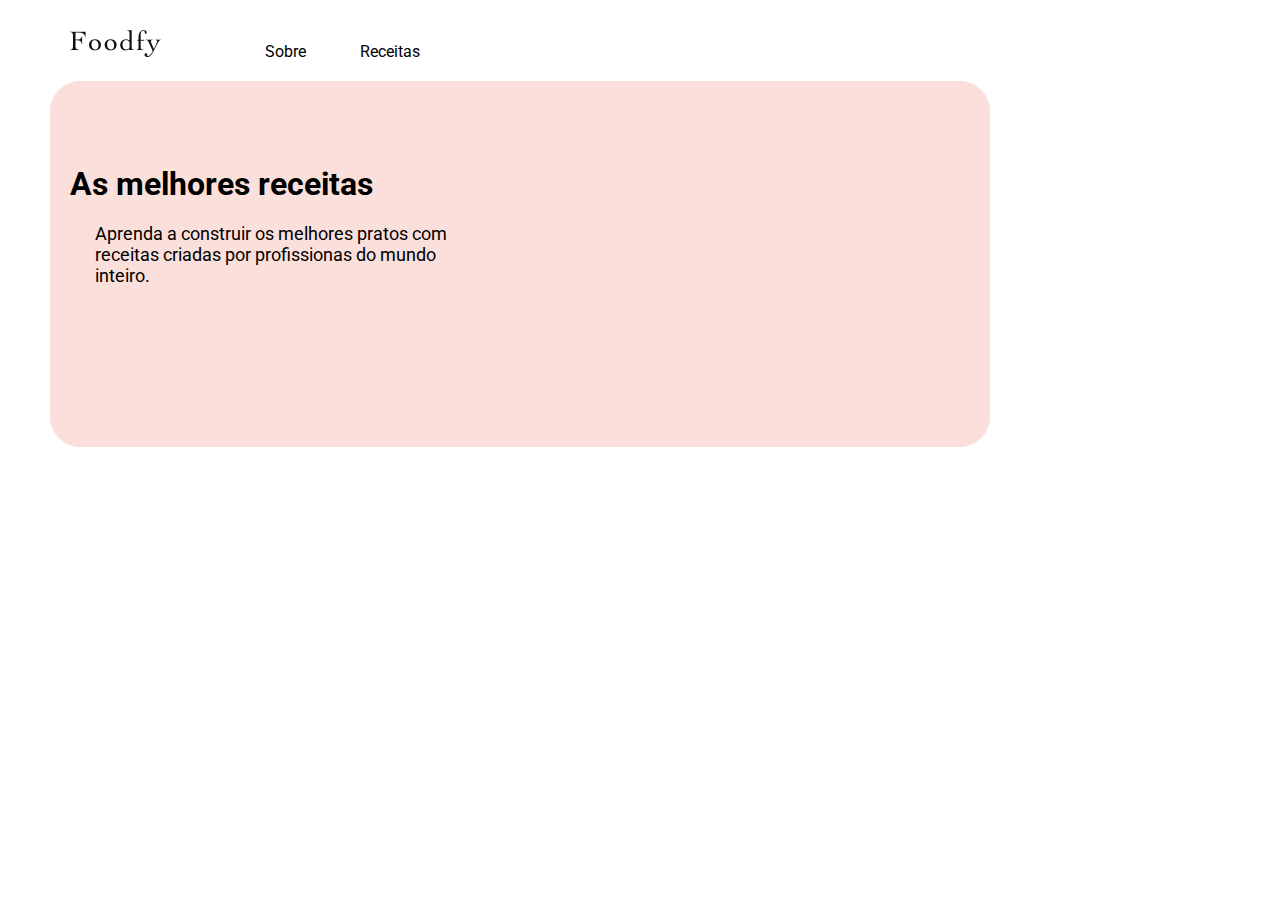
==== index.html @ b9c3032d "Criação da apresentação." ====
<!DOCTYPE html>
<html>
<head>

    <title>Foodfy</title>

   <link rel="stylesheet" href="styles.css">

</head>
<body>
 <header>
     <div class="links">
         <a href="/">
        <img src="/assets/logo.png" alt="" >
         </a>
        <a href="/">Sobre</a>
        <a href="/">Receitas</a> 
     </div>
 </header>

 <div class="apresentacao">
     <div class="apresentacao_texto">
         <h1>As melhores receitas</h1>
         <h2>Aprenda a construir os melhores pratos com receitas criadas por profissionas do mundo inteiro.</h2>
     </div>
 </div>





    
</body>
</html>
---- styles.css ----
@import "https://fonts.googleapis.com/css?family=Roboto&display=swap" ;

*{
    margin: 0;
    border: 0;
    padding: 0;
    font-family: 'Roboto', sans-serif;
}

body{
    background: white;
    
    
   }

.links{
    padding: 30px 40px;
    padding-bottom: 20px;
    
    
}

.links a{
    
    padding: 0 20px;
    font-size: 16px;
    text-decoration: none;
    padding-left: 30px;
    color: black;
}

.links img{
    padding-right: 50px;
}
/*            APRESENTACAO         */
.apresentacao{
    background: #FBDFDB ;
    width: 940px;
    height: 366px;
    margin: 0 50px;
    border-radius: 30px;
}

.apresentacao_texto{
    padding: 84px 500px;
    padding-left: 20px;
    text-align: left;
    text-indent: initial;
}

.apresentacao_texto h1{
    font-size: 32px;
    
}

.apresentacao_texto h2{
    font-size: 18px;
    font-weight: normal;
    margin: 20px;
    padding-left: 5px;
}


}
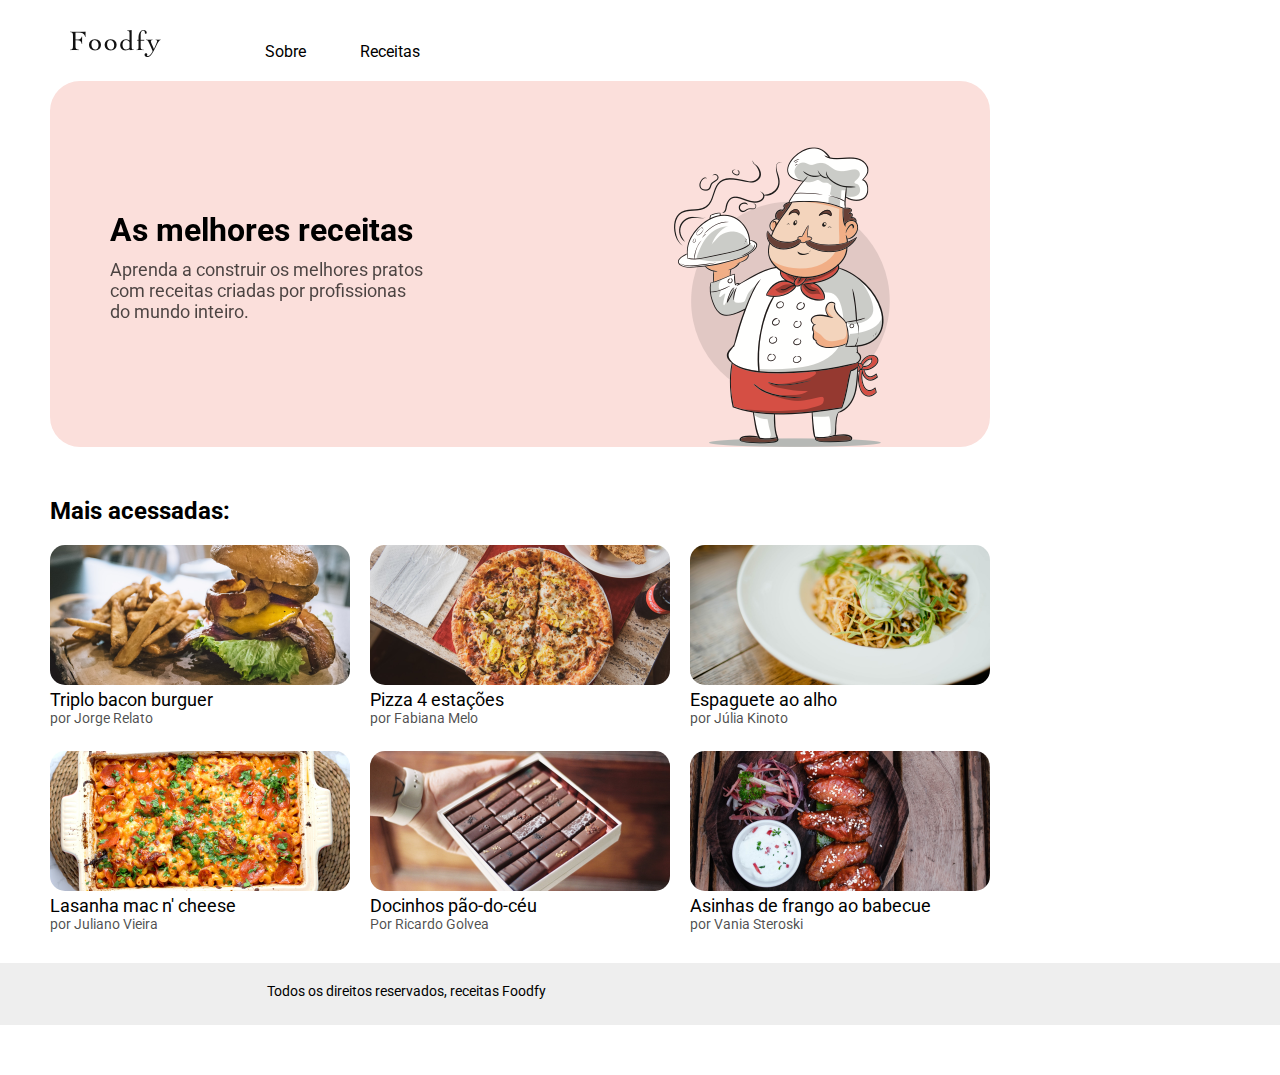
==== commit 3c793f59: "Tentando centralizar todo o site" ====
--- a/index.html
+++ b/index.html
@@ -1,34 +1,116 @@
-<!DOCTYPE html>
-<html>
-<head>
+    <!DOCTYPE html>
+    <html>
+    <head>
 
-    <title>Foodfy</title>
+        <title>Foodfy</title>
 
-   <link rel="stylesheet" href="styles.css">
+    <link rel="stylesheet" href="styles.css">
 
-</head>
-<body>
- <header>
-     <div class="links">
-         <a href="/">
-        <img src="/assets/logo.png" alt="" >
-         </a>
-        <a href="/">Sobre</a>
-        <a href="/">Receitas</a> 
-     </div>
- </header>
+    </head>
+    <body>
+    <div class="principal">
+    <header>
+        <div class="links">
+            <a href="/">
+            <img src="/assets/logo.png" alt="" >
+            </a>
+            <a href="/">Sobre</a>
+            <a href="/">Receitas</a> 
+        </div>
+    </header>
 
- <div class="apresentacao">
-     <div class="apresentacao_texto">
-         <h1>As melhores receitas</h1>
-         <h2>Aprenda a construir os melhores pratos com receitas criadas por profissionas do mundo inteiro.</h2>
-     </div>
- </div>
+    <div class="apresentacao">
+        <div class="apresentacao_texto">
+            <h1>As melhores receitas</h1>
+            <h2>Aprenda a construir os melhores pratos com receitas criadas por profissionas do mundo inteiro.</h2>
+        </div>
+        <div>
+            <img src="assets/chef.png" alt="">
+        </div>
+    </div>
+
+    <section class="maisacessadas">
+        <div class="mensagem">
+        <h1>Mais acessadas:</h1>
+        </div>
+     <div class="receitas">
+        <div class="receita">
+            <div class="receita-img">
+                <img src="assets/burger.png" alt="">
+
+            </div>
+            <div class="nome-receita">
+                <p>Triplo bacon burguer</p>
+                <h3>por Jorge Relato</h3>
+            </div>
+            
+        </div>
+
+        <div class="receita">
+            <div class="receita-img">
+                <img src="assets/pizza.png" alt="">
+
+            </div>
+            <div class="nome-receita">
+                <p>Pizza 4 estações</p>
+                <h3>por Fabiana Melo</h3>
+            </div>
+            
+        </div>
+
+        <div class="receita">
+            <div class="receita-img">
+                <img src="assets/espaguete.png" alt="">
+
+            </div>
+            <div class="nome-receita">
+                <p>Espaguete ao alho</p>
+                <h3>por Júlia Kinoto</h3>
+            </div>
+        </div>
+
+        <div class="receita">
+            <div class="receita-img">
+                <img src="assets/lasanha.png" alt="">
+
+            </div>
+            <div class="nome-receita">
+                <p>Lasanha mac n' cheese</p>
+                <h3>por Juliano Vieira</h3>
+            </div>
+            
+        </div>
+
+        <div class="receita">
+            <div class="receita-img">
+                <img src="assets/doce.png" alt="">
+
+            </div>
+            <div class="nome-receita">
+                <p>Docinhos pão-do-céu</p>
+                <h3>Por Ricardo Golvea</h3>
+            </div>
+            
+        </div>
+
+        <div class="receita">
+            <div class="receita-img">
+                <img src="assets/asinhas.png" alt="">
+
+            </div>
+            <div class="nome-receita">
+                <p>Asinhas de frango ao babecue</p>
+                <h3>por Vania Steroski</h3>
+            </div>
+            
+        </div>
+     </div>   
+    </section>
 
 
-
-
-
-    
-</body>
-</html>+    <footer class="footer">
+        <p>Todos os direitos reservados, receitas Foodfy</p>
+    </footer>
+</div>
+    </body>
+    </html>--- a/styles.css
+++ b/styles.css
@@ -42,23 +42,101 @@
 }
 
 .apresentacao_texto{
-    padding: 84px 500px;
-    padding-left: 20px;
+    
+    padding-left: 60px;
+    padding-top: 130px;
+      
     text-align: left;
     text-indent: initial;
+    position: fixed;
+    
 }
 
 .apresentacao_texto h1{
     font-size: 32px;
+    width: 305px;
+    height: 38px;
+    padding: 0px 0px;
     
 }
 
 .apresentacao_texto h2{
     font-size: 18px;
     font-weight: normal;
-    margin: 20px;
-    padding-left: 5px;
+    margin: 10px 0;
+    width: 316px;
+    height: 84px;
+    color: rgba(0, 0, 0, 0.7);
+    
 }
 
+.apresentacao img{
+    float: right;
+    width: 216px;
+    height: 300px;
+    padding-right: 100px;
+    padding-top: 66px;
+    position: relative;
+}
 
+.maisacessadas{
+    padding: 50px 50px;
+    width: 940px;
+    height: 366px;
+    
+}
+.receitas{
+    display: grid;
+    grid-template-columns: 1fr 1fr 1fr;
+    gap: 20px;
+}
+.receita{
+    width: 300px;
+    height: 186px;
+    position: relative; 
+    
+}
+.receita p{
+    font-size: 18px;
+}
+
+.receita h3{
+    font-weight: normal;
+    font-size: 14px;
+    color: rgba(0, 0, 0, 0.7);
+}
+
+.maisacessadas img{
+    width: 300px;
+    height: 140px;
+    border-radius: 15px;
+}
+
+.maisacessadas h1{
+    font-size: 24px;
+    padding-bottom: 20px;
+
+}
+
+.footer{
+    height: 62px;    
+    background: #EEEEEE;
+    margin: 50px 0px;
+    width: 1400px;
+    
+}
+
+.footer p{
+
+
+    padding: 20px 267px;
+       
+    position: absolute;
+    font-size: 14px;
+}
+
+.principal{
+    justify-content: center;
+    align-items: center;
+   
 }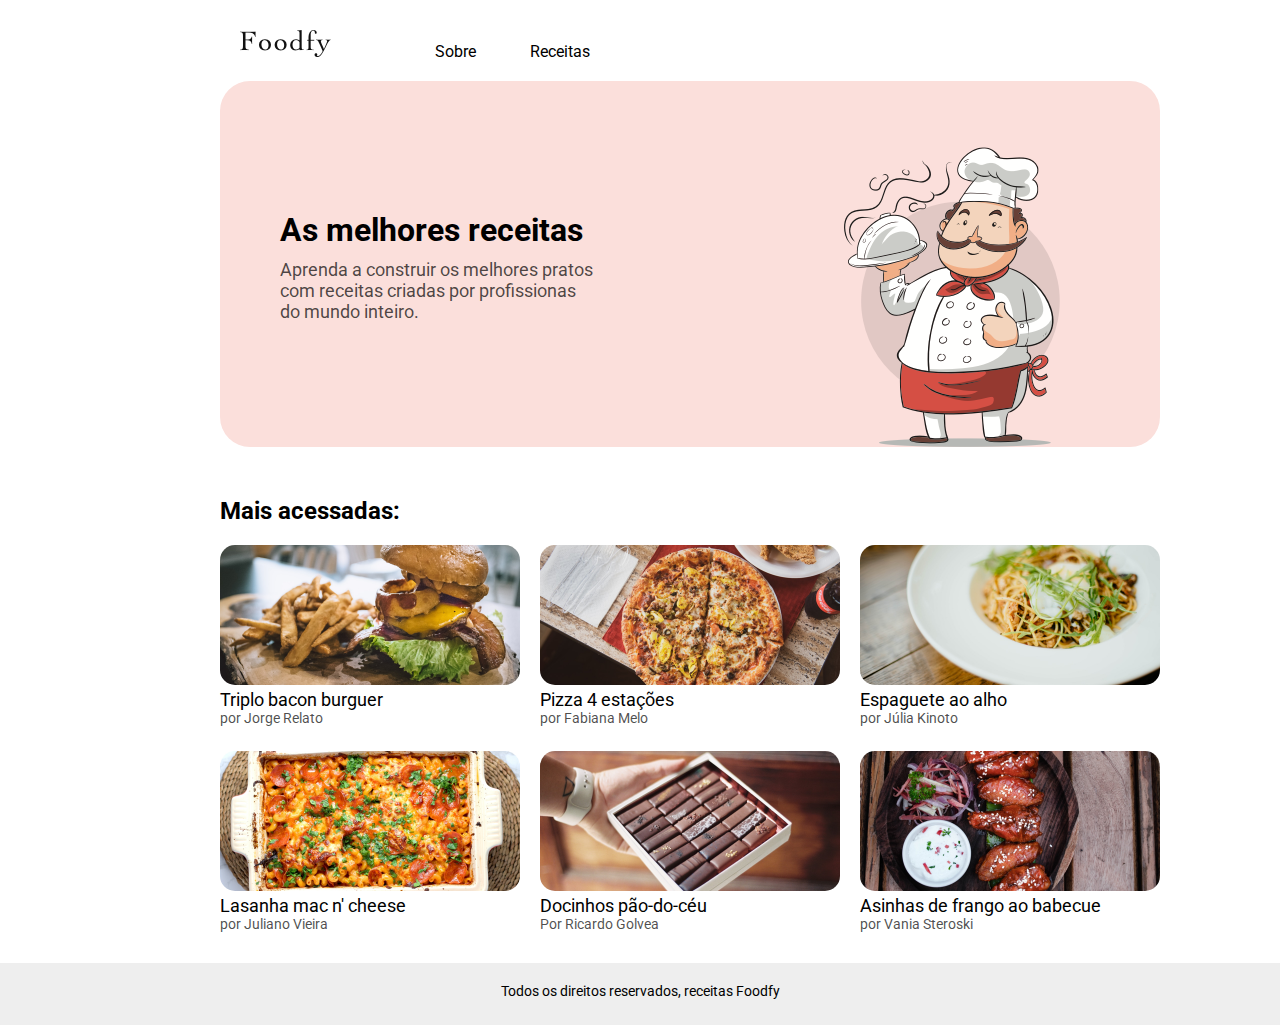
==== commit b8debf55: "Site centralizado." ====
--- a/index.html
+++ b/index.html
@@ -108,9 +108,12 @@
     </section>
 
 
-    <footer class="footer">
-        <p>Todos os direitos reservados, receitas Foodfy</p>
-    </footer>
+
 </div>
+
+<footer class="footer">
+    <p>Todos os direitos reservados, receitas Foodfy</p>
+</footer>
+
     </body>
     </html>--- a/styles.css
+++ b/styles.css
@@ -11,7 +11,14 @@
     background: white;
     
     
-   }
+}
+
+.principal{
+
+   margin: 0 auto;
+   max-width: 940px;
+
+}   
 
 .links{
     padding: 30px 40px;
@@ -35,8 +42,9 @@
 /*            APRESENTACAO         */
 .apresentacao{
     background: #FBDFDB ;
+    position: relative;
+    height: 366px;
     width: 940px;
-    height: 366px;
     margin: 0 50px;
     border-radius: 30px;
 }
@@ -48,7 +56,7 @@
       
     text-align: left;
     text-indent: initial;
-    position: fixed;
+    position: absolute;
     
 }
 
@@ -121,22 +129,17 @@
 .footer{
     height: 62px;    
     background: #EEEEEE;
-    margin: 50px 0px;
-    width: 1400px;
+    margin-top: 50px;
+    width: 100%;
+    position: relative;
     
 }
 
 .footer p{
 
-
-    padding: 20px 267px;
-       
-    position: absolute;
+    text-align: center;
+    padding: 20px 267px;       
+    position: relative;
     font-size: 14px;
 }
 
-.principal{
-    justify-content: center;
-    align-items: center;
-   
-}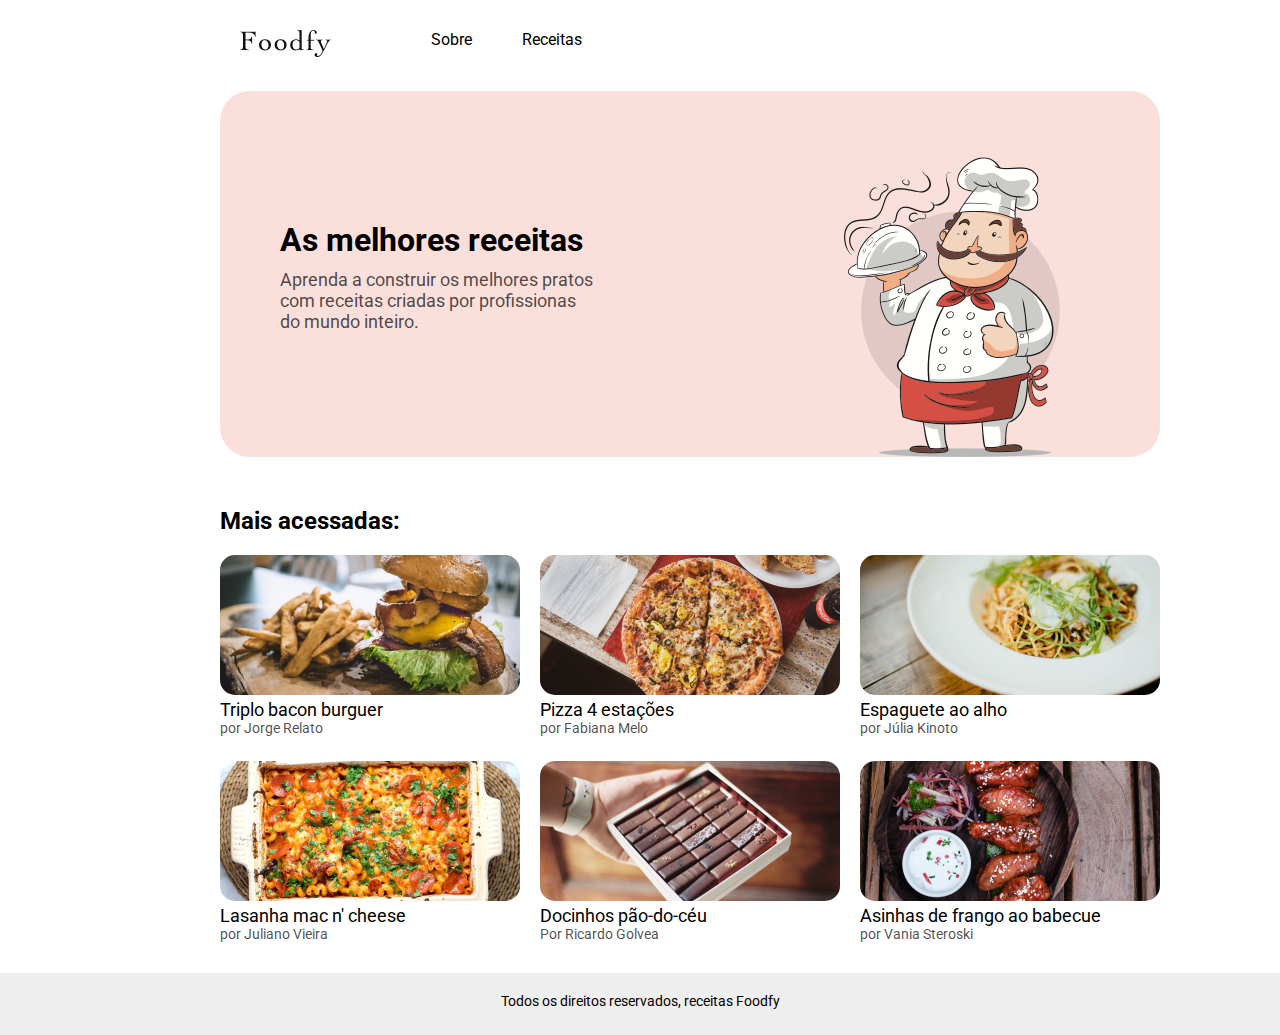
==== commit c4504519: "Iniciando o modal" ====
--- a/index.html
+++ b/index.html
@@ -5,13 +5,15 @@
         <title>Foodfy</title>
 
     <link rel="stylesheet" href="styles.css">
+    <link href="https://fonts.googleapis.com/icon?family=Material+Icons"
+      rel="stylesheet">
 
     </head>
     <body>
     <div class="principal">
     <header>
         <div class="links">
-            <a href="/">
+            <a href="index.html">
             <img src="/assets/logo.png" alt="" >
             </a>
             <a href="/">Sobre</a>
@@ -115,5 +117,19 @@
     <p>Todos os direitos reservados, receitas Foodfy</p>
 </footer>
 
+  <div class="modal-overlay ">
+      <div class="modal">
+          <a class="close-modal">
+               <i class="material-icons">
+                close
+               </i>
+
+               <div class="modal-content">
+
+               </div>
+          </a>  
+      </div>
+  </div>
+
     </body>
     </html>--- a/styles.css
+++ b/styles.css
@@ -13,6 +13,7 @@
     
 }
 
+
 .principal{
 
    margin: 0 auto;
@@ -21,10 +22,10 @@
 }   
 
 .links{
+    display: grid;
+    grid-template-columns: 2fr 1fr 1fr;
+    width: 256px;
     padding: 30px 40px;
-    padding-bottom: 20px;
-    
-    
 }
 
 .links a{
@@ -79,12 +80,11 @@
 }
 
 .apresentacao img{
-    float: right;
     width: 216px;
     height: 300px;
-    padding-right: 100px;
-    padding-top: 66px;
-    position: relative;
+    right: 100px;
+    bottom: 0px;
+    position: absolute;
 }
 
 .maisacessadas{
@@ -143,3 +143,37 @@
     font-size: 14px;
 }
 
+
+.modal-overlay{
+    background-color: rgba(0, 0, 0, 0.9);
+    width: 100%;
+    height: 100%;
+    top: 0px;
+    position: fixed;
+    opacity: 0;
+    visibility: hidden;
+}
+
+.modal{
+    background-color: white;
+    width: 70%;
+    height: 80%;
+    margin: 10vh auto;
+    border-radius: 20px;
+    position: relative;
+}
+
+.modal .close-modal{
+color: black;
+right: 12px;
+top: 12px;
+position: absolute;
+cursor: pointer;
+}
+
+.modal-overlay.active{
+    opacity: 1;
+    visibility: visible;
+}
+
+    